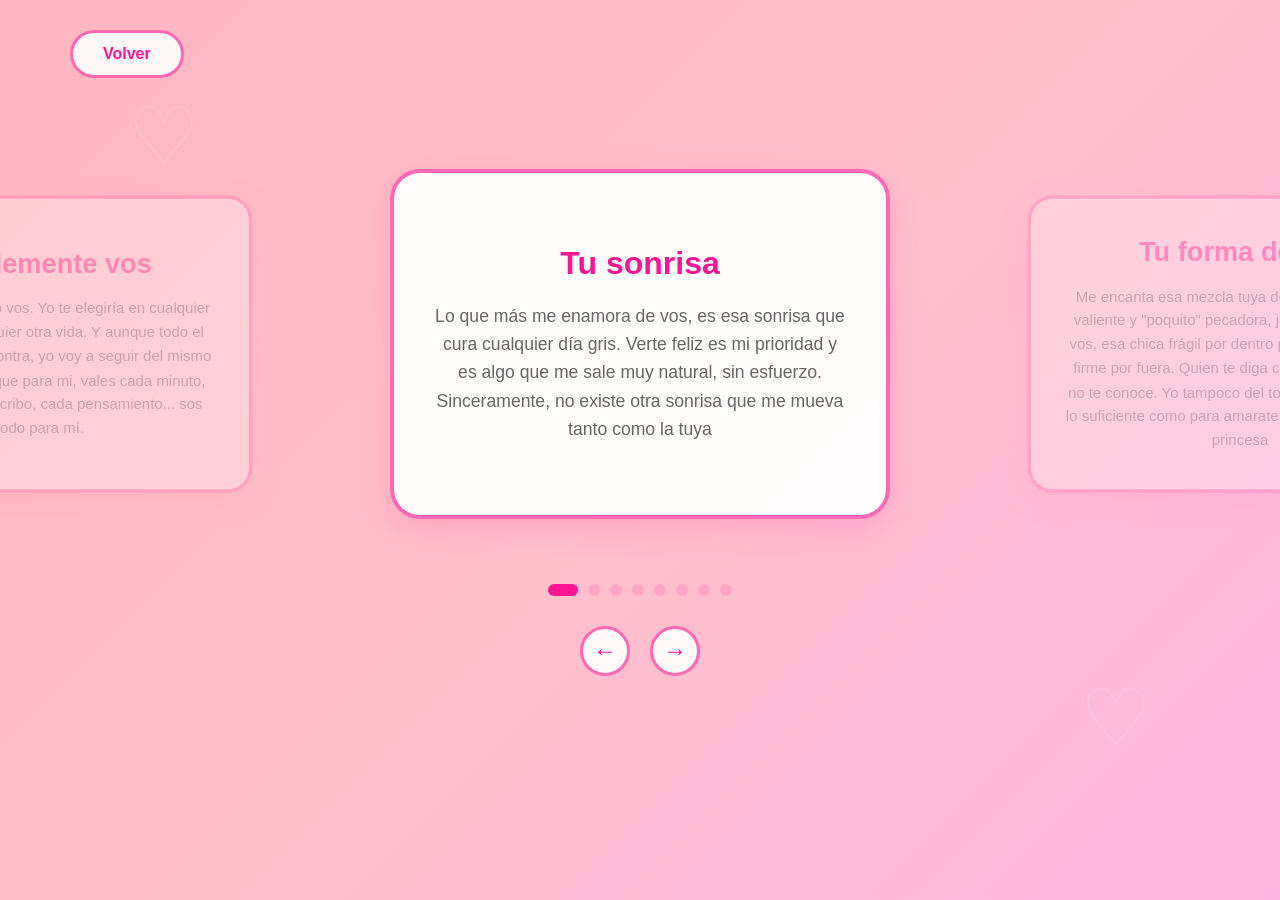
==== cualidades.html @ fca229a3 "V1" ====
<!DOCTYPE html>
<html lang="es">
<head>
    <meta charset="UTF-8">
    <meta name="viewport" content="width=device-width, initial-scale=1.0">
    <title>Tus Cualidades</title>
    <link rel="stylesheet" href="cualidadesStyle.css">
</head>
<body>
    <div class="container">
        
        <button class="btn-volver"><a href="index.html">Volver</a></button>

        <div class="card-container">
          
            <div class="card active">
                <div class="card-content">
                    <h2>Tu sonrisa</h2>
                    <p>Lo que más me enamora de vos, es esa sonrisa que cura cualquier día gris. Verte feliz es mi prioridad y es algo que me sale muy natural, sin esfuerzo. Sinceramente, no existe otra sonrisa que me mueva tanto como la tuya</p>
                </div>
            </div>
            
            <div class="card">
                <div class="card-content">
                    <h2>Tu forma de ser</h2>
                    <p>Me encanta esa mezcla tuya de ser tierna, fuerte, valiente y "poquito" pecadora, jajaja. Seguí siendo vos, esa chica frágil por dentro pero que intenta ser firme por fuera. Quien te diga cómo tenés que ser, no te conoce. Yo tampoco del todo, pero te conozco lo suficiente como para amarate mucho... te amo, mi princesa</p>
                </div>
            </div>
            
            <div class="card">
                <div class="card-content">
                    <h2>Tu voz</h2>
                    <p>Tu voz tiene algo que me atrapa, y es muy extraño, porque prefiero escucharte hablar de cualquier cosa por horas, antes que cualquier canción, y mirá que la música es mi refugio... pero vos lo superás</p>
                </div>
            </div>

            <div class="card">
                <div class="card-content">
                    <h2>Tus ojos, tu mirada</h2>
                    <p>Tus ojos color café son mi vicio favorito. Me roban el sueño, el aire y hasta el tiempo... y no me quejo, porque me encanta, albergan millones de galaxias. Ojalá algún día me miren como yo te miro, con mucho amor</Sp>
                </div>
            </div>
            
            <div class="card">
                <div class="card-content">
                    <h2>Tu apoyo</h2>
                    <p>No hablo mucho cuando estoy mal, lo sé. Pero las pocas veces que me abrí, vos estuviste ahí sin dudar, y eso… vale más de lo que imaginás, por eso, muchas gracias, preciosa. Y no te olvides, yo tambien voy a estar cuando más lo precises</p>
                </div>
            </div>
            
            <div class="card">
                <div class="card-content">
                    <h2>Lo mala que sos para los juegos</h2>
                    <p>Jajaja, te acordás cuando te tenía de hija en el plato? Dios, era tan divertido. Era un desastre hermoso verte intentar ganarme. Ya sea el Free, Minecraft, Roblox, etc, cualquier juego es divertido cuando lo juego contigo</p>
                </div>
            </div>
           
            <div class="card">
                <div class="card-content">
                    <h2>Tu ternura</h2>
                    <p>Hay algo en tu forma de ser que me desarma... y esa es tu ternura. Es tan natural que ni el gato con botas te alcanza. Y mirá que él lo intenta, jajajaj</p>
                </div>
            </div>

            <div class="card">
                <div class="card-content">
                    <h2>Simplemente vos</h2>
                    <p>Sos perfecta siendo vos. Yo te elegiría en cualquier versión y en cualquier otra vida. Y aunque todo el mundo esté en tu contra, yo voy a seguir del mismo lado... el tuyo, porque para mi, vales cada minuto, cada verso que escribo, cada pensamiento... sos todo para mí.</p>
                </div>
            </div>
        </div>

        <div class="indicators">
            <span class="dot active"></span>
            <span class="dot"></span>
            <span class="dot"></span>
            <span class="dot"></span>
            <span class="dot"></span>
            <span class="dot"></span>
            <span class="dot"></span>
            <span class="dot"></span>
        </div>

        <div class="nav-buttons">
            <button class="nav-btn prev">←</button>
            <button class="nav-btn next">→</button>
        </div>
    </div>

    <script src="cualidades.js"></script>
</body>
</html>
---- cualidadesStyle.css ----
* {
    margin: 0;
    padding: 0;
    box-sizing: border-box;
}

body {
    background: linear-gradient(135deg, #ffb6c1 0%, #ffc0cb 50%, #ffb6e0 100%);
    min-height: 100vh;
    display: flex;
    align-items: center;
    justify-content: center;
    font-family: 'Segoe UI', Tahoma, Geneva, Verdana, sans-serif;
    overflow-x: hidden;
    position: relative;
}

body::before, body::after {
    content: '♡';
    position: absolute;
    font-size: 80px;
    color: rgba(255, 255, 255, 0.15);
    animation: float 6s ease-in-out infinite;
}

body::before {
    top: 10%;
    left: 10%;
    animation-delay: 0s;
}

body::after {
    bottom: 15%;
    right: 10%;
    animation-delay: 3s;
}

@keyframes float {
    0%, 100% {
        transform: translateY(0px) rotate(0deg);
    }
    50% {
        transform: translateY(-30px) rotate(10deg);
    }
}

.container {
    width: 100%;
    max-width: 1200px;
    padding: 40px 20px;
    position: relative;
    min-height: 100vh;
    display: flex;
    flex-direction: column;
    align-items: center;
    justify-content: center;
}

/* BOTÓN VOLVER */
.btn-volver {
    position: absolute;
    top: 30px;
    left: 30px;
    padding: 12px 30px;
    background: rgba(255, 255, 255, 0.9);
    border: 3px solid #ff69b4;
    border-radius: 50px;
    font-size: 1rem;
    font-weight: bold;
    cursor: pointer;
    transition: all 0.3s ease;
}

.btn-volver a {
    color: #ff1493;
    text-decoration: none;
}

.btn-volver:hover {
    background: #ff69b4;
    transform: scale(1.05);
}

.btn-volver:hover a {
    color: white;
}

.card-container {
    position: relative;
    width: 100%;
    max-width: 600px;
    height: 400px;
    display: flex;
    align-items: center;
    justify-content: center;
    margin-bottom: 40px;
}

.card {
    position: absolute;
    width: 90%;
    max-width: 500px;
    height: 350px;
    background: rgba(255, 255, 255, 0.95);
    border: 4px solid #ff69b4;
    border-radius: 30px;
    padding: 40px;
    display: flex;
    align-items: center;
    justify-content: center;
    opacity: 0;
    transform: translateX(100%) scale(0.8);
    transition: all 0.5s ease;
    box-shadow: 0 10px 30px rgba(255, 105, 180, 0.3);
}

.card.active {
    opacity: 1;
    transform: translateX(0) scale(1);
    z-index: 2;
}

.card.prev {
    opacity: 0.3;
    transform: translateX(-120%) scale(0.85);
    z-index: 1;
}

.card.next {
    opacity: 0.3;
    transform: translateX(120%) scale(0.85);
    z-index: 1;
}

.card-content {
    text-align: center;
}

.card-content h2 {
    color: #ff1493;
    font-size: 2rem;
    margin-bottom: 20px;
    font-weight: bold;
}

.card-content p {
    color: #666;
    font-size: 1.1rem;
    line-height: 1.6;
}

.indicators {
    display: flex;
    gap: 10px;
    margin-bottom: 30px;
}

.dot {
    width: 12px;
    height: 12px;
    border-radius: 50%;
    background: rgba(255, 105, 180, 0.3);
    cursor: pointer;
    transition: all 0.3s ease;
}

.dot.active {
    background: #ff1493;
    width: 30px;
    border-radius: 10px;
}

.dot:hover {
    background: #ff69b4;
}

.nav-buttons {
    display: flex;
    gap: 20px;
    margin-bottom: 80px;
}

.nav-btn {
    width: 50px;
    height: 50px;
    background: rgba(255, 255, 255, 0.9);
    border: 3px solid #ff69b4;
    border-radius: 50%;
    font-size: 1.5rem;
    color: #ff1493;
    cursor: pointer;
    transition: all 0.3s ease;
    display: flex;
    align-items: center;
    justify-content: center;
}

.nav-btn:hover {
    background: #ff69b4;
    color: white;
    transform: scale(1.1);
}

.img1 {
    position: fixed;
    bottom: 0;
    left: 50%;
    transform: translateX(-50%);
    z-index: 1;
}

.img1 img {
    width: 120px;
    height: auto;
    filter: drop-shadow(0 4px 10px rgba(255, 105, 180, 0.4));
}

@media screen and (max-width: 768px) {
    .container {
        padding: 20px 15px;
    }

    .btn-volver {
        top: 20px;
        left: 20px;
        padding: 10px 20px;
        font-size: 0.9rem;
    }

    .card-container {
        height: 350px;
        max-width: 100%;
    }

    .card {
        width: 95%;
        height: 300px;
        padding: 30px 20px;
    }

    .card-content h2 {
        font-size: 1.5rem;
    }

    .card-content p {
        font-size: 1rem;
    }

    .nav-buttons {
        margin-bottom: 60px;
    }

    .nav-btn {
        width: 45px;
        height: 45px;
        font-size: 1.3rem;
    }

    .img1 img {
        width: 100px;
    }
}

@media screen and (max-width: 400px) {
    .card {
        height: 280px;
        padding: 25px 15px;
    }

    .card-content h2 {
        font-size: 1.3rem;
        margin-bottom: 15px;
    }

    .card-content p {
        font-size: 0.95rem;
    }

    .img1 img {
        width: 80px;
    }

    .dot {
        width: 10px;
        height: 10px;
    }

    .dot.active {
        width: 25px;
    }
}
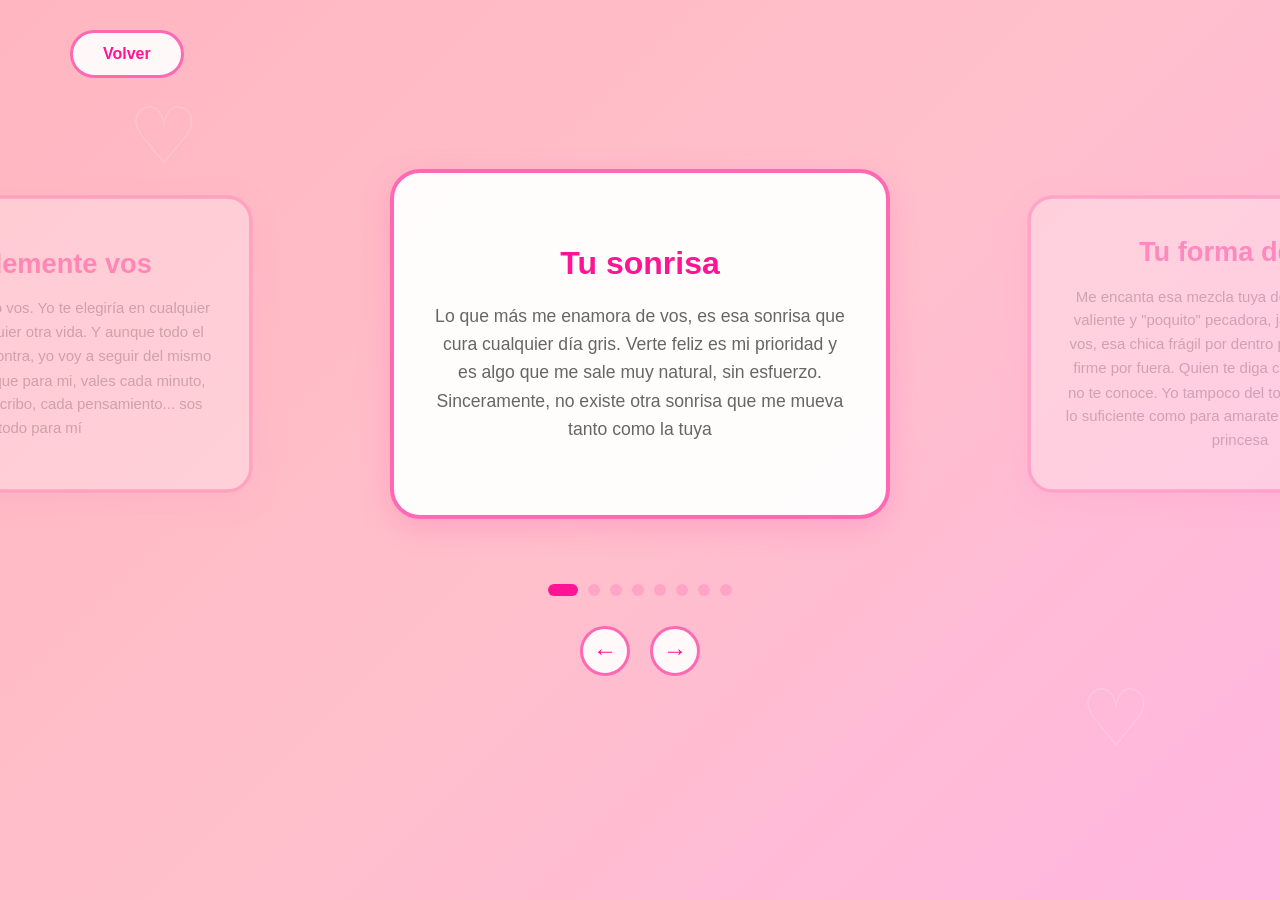
==== commit 63028017: "V2.1" ====
--- a/cualidades.html
+++ b/cualidades.html
@@ -65,7 +65,7 @@
             <div class="card">
                 <div class="card-content">
                     <h2>Simplemente vos</h2>
-                    <p>Sos perfecta siendo vos. Yo te elegiría en cualquier versión y en cualquier otra vida. Y aunque todo el mundo esté en tu contra, yo voy a seguir del mismo lado... el tuyo, porque para mi, vales cada minuto, cada verso que escribo, cada pensamiento... sos todo para mí.</p>
+                    <p>Sos perfecta siendo vos. Yo te elegiría en cualquier versión y en cualquier otra vida. Y aunque todo el mundo esté en tu contra, yo voy a seguir del mismo lado... el tuyo, porque para mi, vales cada minuto, cada verso que escribo, cada pensamiento... sos todo para mí</p>
                 </div>
             </div>
         </div>
